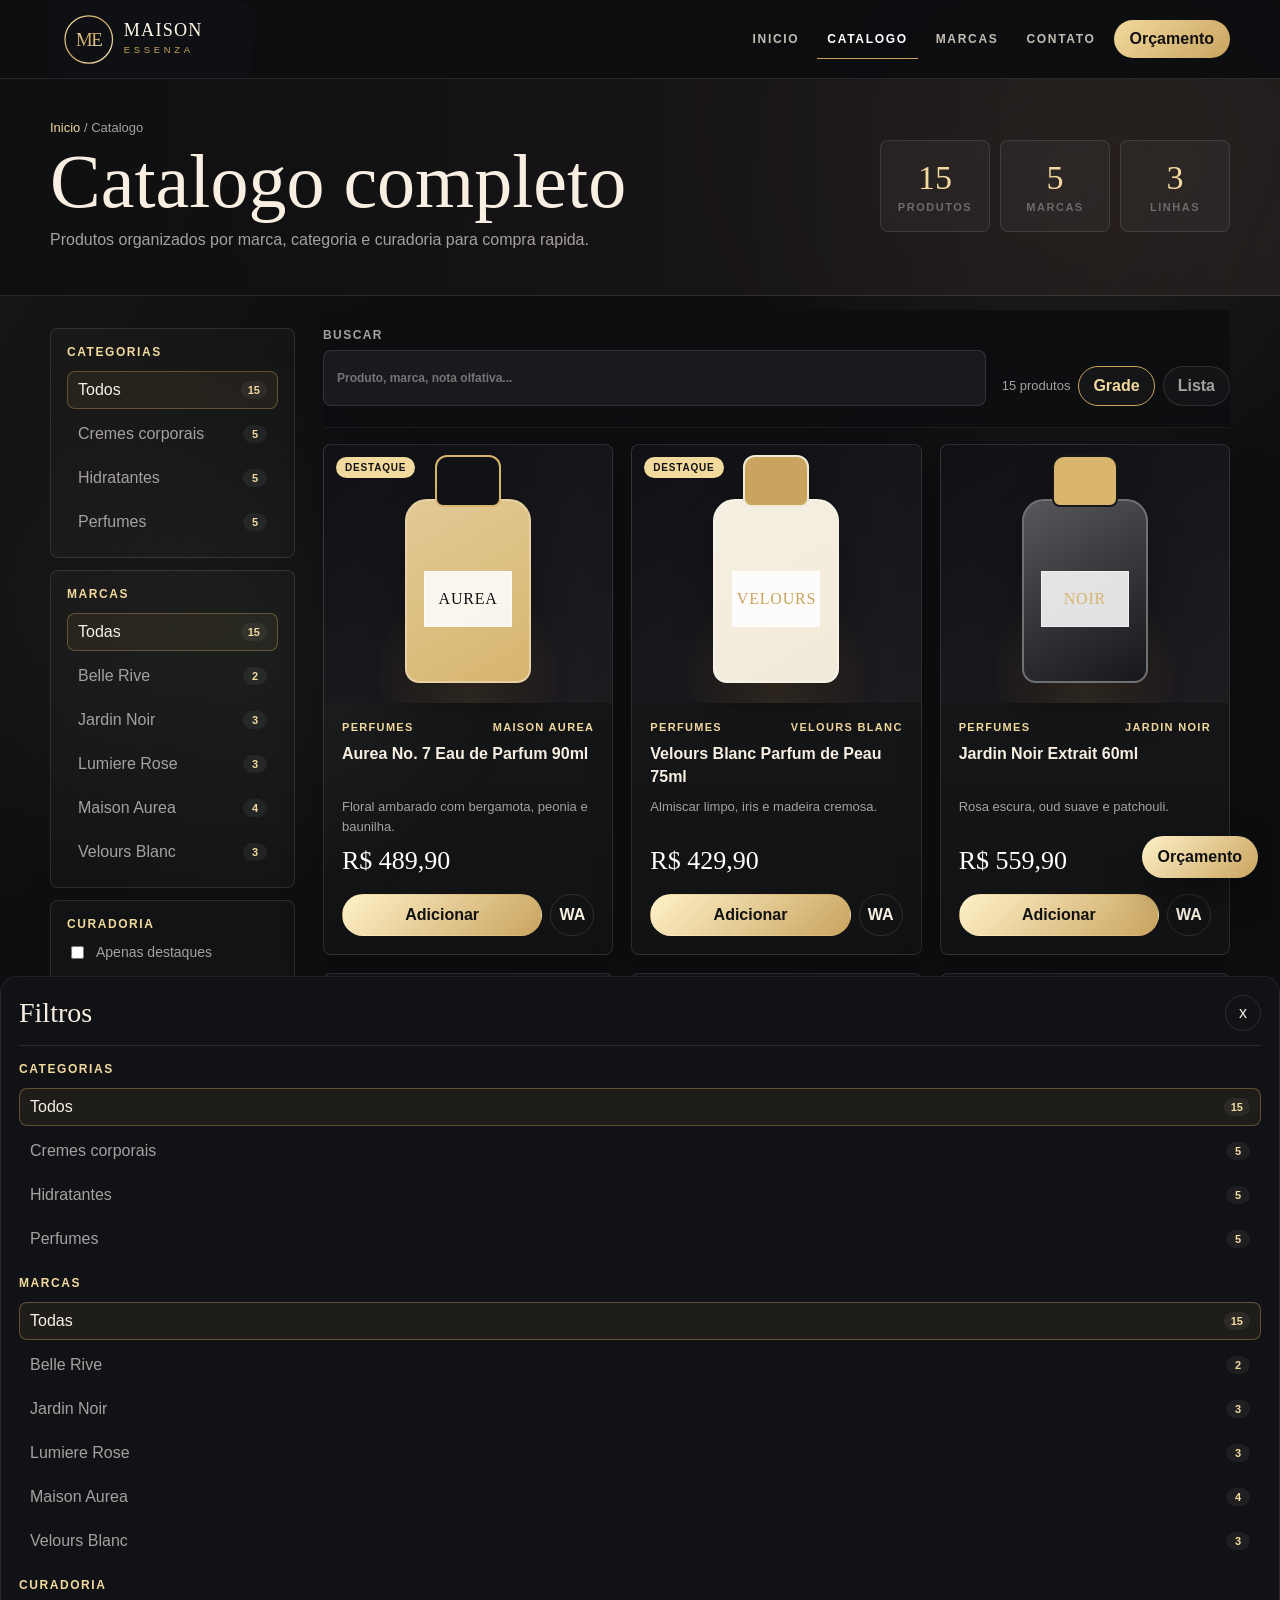
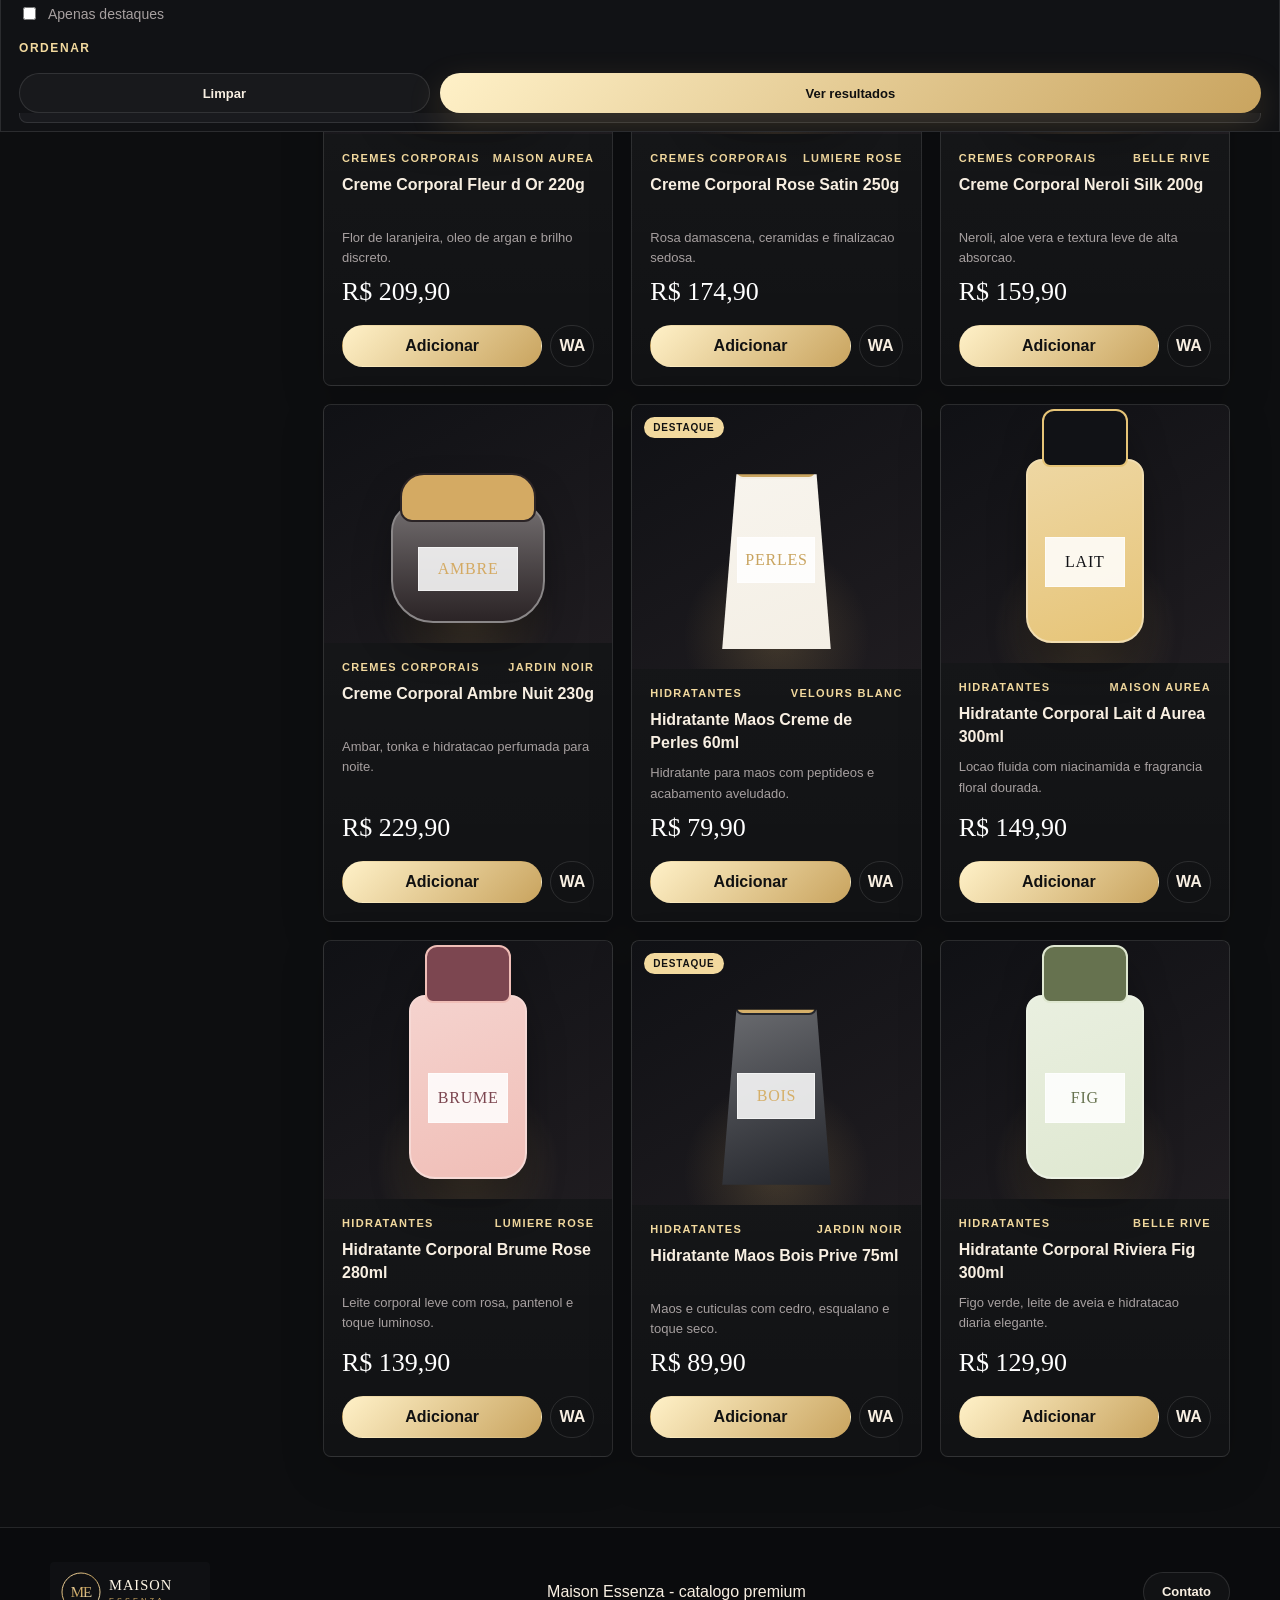
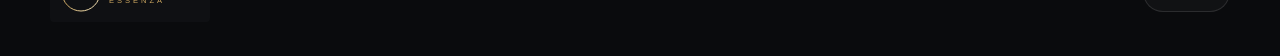
==== catalogo.html @ d81d4e63 "update" ====
<!DOCTYPE html>
<html lang="pt-BR">
<head>
  <meta charset="UTF-8">
  <meta name="viewport" content="width=device-width, initial-scale=1.0">
  <title>Catalogo - Maison Essenza</title>
  <meta name="description" content="Catalogo de perfumes, cremes corporais e hidratantes Maison Essenza.">
  <link rel="icon" href="assets/images/logo.svg" type="image/svg+xml">
  <link rel="stylesheet" href="css/style.css">
  <link rel="stylesheet" href="css/catalogo.css">
</head>
<body class="catalog-page">
  <nav class="navbar" id="mainNavbar">
    <div class="container nav-inner">
      <a class="brand" href="index.html" aria-label="Maison Essenza">
        <img src="assets/images/logo.svg" alt="Maison Essenza">
      </a>
      <button class="menu-toggle" id="menuToggle" type="button" aria-label="Abrir menu">Menu</button>
      <div class="nav-menu" id="navMenu">
        <a class="nav-link" href="index.html">Inicio</a>
        <a class="nav-link active" href="catalogo.html">Catalogo</a>
        <a class="nav-link" href="index.html#marcas">Marcas</a>
        <a class="nav-link" href="index.html#contato">Contato</a>
        <button class="cart-button" type="button" data-open-cart>
          Orçamento <span class="cart-count" id="cartCount">0</span>
        </button>
      </div>
    </div>
  </nav>

  <header class="cat-header">
    <div class="container cat-header-grid">
      <div>
        <p class="breadcrumb"><a href="index.html">Inicio</a> / Catalogo</p>
        <h1>Catalogo completo</h1>
        <p>Produtos organizados por marca, categoria e curadoria para compra rapida.</p>
      </div>
      <div class="cat-stats">
        <div><strong id="totalProducts">15</strong><span>produtos</span></div>
        <div><strong id="totalBrands">5</strong><span>marcas</span></div>
        <div><strong>3</strong><span>linhas</span></div>
      </div>
    </div>
  </header>

  <div class="mobile-filter-bar">
    <label class="search-field">
      <span>Buscar</span>
      <input id="mobileSearchInput" type="search" placeholder="Produto, marca...">
    </label>
    <button class="filter-button" type="button" id="btnFiltros">Filtros <b id="filterBadge"></b></button>
  </div>

  <div class="drawer-overlay" id="drawerOverlay"></div>
  <aside class="filter-drawer" id="filterDrawer" aria-label="Filtros">
    <div class="drawer-head">
      <h2>Filtros</h2>
      <button type="button" id="drawerClose" aria-label="Fechar">x</button>
    </div>
    <div class="drawer-section">
      <h3>Categorias</h3>
      <div id="drawerCats" class="filter-stack"></div>
    </div>
    <div class="drawer-section">
      <h3>Marcas</h3>
      <div id="drawerBrands" class="filter-stack"></div>
    </div>
    <div class="drawer-section">
      <h3>Curadoria</h3>
      <label class="switch-line"><input type="checkbox" id="drawerDestaque"> Apenas destaques</label>
    </div>
    <div class="drawer-section">
      <h3>Ordenar</h3>
      <select id="drawerSort">
        <option value="default">Padrao</option>
        <option value="name-az">Nome A-Z</option>
        <option value="price-asc">Menor preco</option>
        <option value="price-desc">Maior preco</option>
      </select>
    </div>
    <div class="drawer-actions">
      <button type="button" class="btn-secondary compact" id="drawerClear">Limpar</button>
      <button type="button" class="btn-primary compact" id="drawerApply">Ver resultados</button>
    </div>
  </aside>

  <main class="cat-main">
    <div class="container cat-layout">
      <aside class="cat-sidebar">
        <div class="filter-card">
          <h2>Categorias</h2>
          <div id="sidebarCats" class="filter-stack"></div>
        </div>
        <div class="filter-card">
          <h2>Marcas</h2>
          <div id="sidebarBrands" class="filter-stack"></div>
        </div>
        <div class="filter-card">
          <h2>Curadoria</h2>
          <label class="switch-line"><input type="checkbox" id="destaqueFilter"> Apenas destaques</label>
        </div>
        <div class="filter-card">
          <h2>Ordenar</h2>
          <select id="sortSelect">
            <option value="default">Padrao</option>
            <option value="name-az">Nome A-Z</option>
            <option value="price-asc">Menor preco</option>
            <option value="price-desc">Maior preco</option>
          </select>
        </div>
      </aside>

      <section class="cat-products">
        <div class="cat-toolbar">
          <label class="search-field">
            <span>Buscar</span>
            <input id="searchInput" type="search" placeholder="Produto, marca, nota olfativa...">
          </label>
          <div class="toolbar-actions">
            <span id="resultsInfo"></span>
            <button class="view-btn active" id="viewGrid" type="button" aria-label="Visualizar em grade">Grade</button>
            <button class="view-btn" id="viewList" type="button" aria-label="Visualizar em lista">Lista</button>
          </div>
        </div>
        <div class="active-filters" id="activeFilters"></div>
        <div class="products-grid" id="productsGrid"></div>
        <div class="no-results" id="noResults">
          <h2>Nenhum produto encontrado</h2>
          <p>Ajuste os filtros para ver outras opcoes.</p>
          <button class="btn-secondary compact" type="button" id="clearAllBtn">Limpar filtros</button>
        </div>
      </section>
    </div>
  </main>

  <footer class="footer mini-footer">
    <div class="container footer-inner">
      <img src="assets/images/logo.svg" alt="Maison Essenza">
      <span>Maison Essenza - catalogo premium</span>
      <a class="btn-secondary compact" href="index.html#contato">Contato</a>
    </div>
  </footer>

  <button class="fab-cart" type="button" data-open-cart aria-label="Abrir orçamento">
    <span>Orçamento</span><b id="fabCartCount">0</b>
  </button>

  <dialog class="cart-modal" id="cartModal">
    <div class="modal-head">
      <h2>Meu orçamento</h2>
      <button type="button" data-close-cart aria-label="Fechar">x</button>
    </div>
    <div class="customer-form">
      <label>Seu nome<input id="customerName" type="text" placeholder="Nome completo"></label>
      <label>Observacoes<textarea id="customerObs" rows="2" placeholder="Preferencias, presente, duvidas..."></textarea></label>
    </div>
    <div id="cartItemsList" class="cart-items"></div>
    <div class="modal-foot">
      <button class="btn-secondary compact" type="button" id="clearCartBtn">Limpar</button>
      <div class="budget-total" id="budgetTotal">Total: <span>R$ 0,00</span></div>
    </div>
    <button class="btn-primary full" type="button" id="sendWaBtn">Enviar pelo WhatsApp</button>
  </dialog>

  <div id="toastContainer" class="toast-container"></div>

  <script src="js/config.js"></script>
  <script src="js/data.js"></script>
  <script src="js/catalogo.js"></script>
</body>
</html>
---- css/style.css ----
:root {
  --bg: #0d0e10;
  --panel: #15161a;
  --surface: #1d1b1f;
  --soft: #f8efe2;
  --muted: #a7a0a0;
  --dim: #6f6969;
  --gold: #c9a45f;
  --gold-soft: #f2d99e;
  --rose: #d9a69f;
  --sage: #9ead88;
  --wine: #6f4148;
  --border: rgba(255,255,255,.11);
  --shadow: 0 22px 70px rgba(0,0,0,.38);
  --radius: 8px;
  --font-serif: Georgia, 'Times New Roman', serif;
  --font-sans: Arial, Helvetica, sans-serif;
}

* { box-sizing: border-box; }
html { scroll-behavior: smooth; scroll-padding-top: 88px; }
body {
  margin: 0;
  font-family: var(--font-sans);
  color: var(--soft);
  background: var(--bg);
  overflow-x: hidden;
}
body::before {
  content: "";
  position: fixed;
  inset: 0;
  pointer-events: none;
  background:
    linear-gradient(120deg, rgba(201,164,95,.07), transparent 34%),
    radial-gradient(circle at 84% 22%, rgba(217,166,159,.09), transparent 28%),
    radial-gradient(circle at 18% 72%, rgba(158,173,136,.07), transparent 24%);
  z-index: -1;
}
a { color: inherit; text-decoration: none; }
img { max-width: 100%; display: block; }
button, input, textarea, select { font: inherit; }
.container { width: min(1180px, calc(100% - 36px)); margin: 0 auto; }

.navbar {
  position: fixed;
  inset: 0 0 auto 0;
  z-index: 40;
  background: rgba(13,14,16,.84);
  border-bottom: 1px solid var(--border);
  backdrop-filter: blur(18px);
}
.navbar.scrolled { background: rgba(13,14,16,.97); box-shadow: 0 12px 50px rgba(0,0,0,.26); }
.nav-inner { min-height: 78px; display: flex; align-items: center; justify-content: space-between; gap: 20px; }
.brand img { width: 200px; height: 75px; object-fit: contain; }
.nav-menu { display: flex; align-items: center; gap: 8px; }
.nav-link {
  color: rgba(248,239,226,.78);
  font-size: 12px;
  font-weight: 700;
  letter-spacing: .14em;
  text-transform: uppercase;
  padding: 12px 10px;
  border-bottom: 1px solid transparent;
}
.nav-link:hover, .nav-link.active { color: #fff; border-color: var(--gold); }
.menu-toggle { display: none; }
.cart-button, .btn-primary, .btn-secondary, .view-btn, .filter-button {
  border: 0;
  cursor: pointer;
  border-radius: 999px;
  font-weight: 700;
}
.cart-button {
  display: inline-flex;
  align-items: center;
  gap: 9px;
  padding: 10px 16px;
  color: #111;
  background: linear-gradient(135deg, var(--gold-soft), var(--gold));
}
.cart-count, .fab-cart b {
  min-width: 22px;
  height: 22px;
  display: inline-flex;
  align-items: center;
  justify-content: center;
  border-radius: 999px;
  background: #111;
  color: var(--gold-soft);
  font-size: 12px;
}

.hero-section {
  position: relative;
  min-height: 94vh;
  padding: 130px 0 64px;
  display: flex;
  align-items: center;
  overflow: hidden;
}
.hero-backdrop {
  position: absolute;
  inset: 0;
  background:
    linear-gradient(90deg, rgba(13,14,16,.92), rgba(13,14,16,.5), rgba(13,14,16,.88)),
    radial-gradient(circle at 65% 45%, rgba(201,164,95,.18), transparent 38%);
}
.hero-backdrop::before,
.hero-backdrop::after {
  content: "";
  position: absolute;
  left: -10%;
  right: -10%;
  height: 46%;
  pointer-events: none;
  opacity: .28;
  background-repeat: repeat-x;
  background-size: 760px 180px;
  mask-image: linear-gradient(90deg, transparent, #000 18%, #000 82%, transparent);
}
.hero-backdrop::before {
  top: 20%;
  background-image:
    radial-gradient(70% 105% at 50% 100%, transparent 63%, rgba(248,239,226,.12) 64%, transparent 65%);
  animation: softWave 26s linear infinite;
}
.hero-backdrop::after {
  top: 35%;
  opacity: .2;
  background-image:
    radial-gradient(72% 110% at 50% 0%, transparent 63%, rgba(201,164,95,.14) 64%, transparent 65%);
  animation: softWaveReverse 34s linear infinite;
}
@keyframes softWave {
  from { transform: translateX(0); }
  to { transform: translateX(-380px); }
}
@keyframes softWaveReverse {
  from { transform: translateX(-380px); }
  to { transform: translateX(0); }
}
.hero-grid {
  position: relative;
  display: grid;
  grid-template-columns: .92fr 1.08fr;
  gap: 54px;
  align-items: center;
}
.eyebrow, .section-kicker {
  margin: 0 0 14px;
  color: var(--gold-soft);
  font-size: 12px;
  font-weight: 700;
  letter-spacing: .16em;
  text-transform: uppercase;
}
h1, h2, h3 { font-family: var(--font-serif); font-weight: 400; }
.hero-copy h1 {
  margin: 0;
  font-size: clamp(52px, 9vw, 112px);
  line-height: .9;
  letter-spacing: 0;
}
.hero-sub {
  max-width: 560px;
  color: var(--muted);
  font-size: 18px;
  line-height: 1.8;
}
.hero-actions { display: flex; gap: 12px; flex-wrap: wrap; margin-top: 28px; }
.btn-primary {
  display: inline-flex;
  justify-content: center;
  align-items: center;
  min-height: 48px;
  padding: 0 24px;
  color: #101010;
  background: linear-gradient(135deg, #fff1c8, var(--gold));
  box-shadow: 0 12px 34px rgba(201,164,95,.2);
}
.btn-primary:hover { transform: translateY(-2px); box-shadow: 0 18px 44px rgba(201,164,95,.28); }
.btn-secondary {
  display: inline-flex;
  justify-content: center;
  align-items: center;
  min-height: 48px;
  padding: 0 22px;
  color: var(--soft);
  border: 1px solid var(--border);
  background: rgba(255,255,255,.03);
}
.btn-secondary:hover { border-color: var(--gold); color: var(--gold-soft); }
.compact { min-height: 40px; padding: 0 18px; font-size: 13px; }
.full { width: 100%; }
.hero-stats {
  display: grid;
  grid-template-columns: repeat(3, minmax(0, 1fr));
  gap: 18px;
  max-width: 470px;
  margin-top: 44px;
  padding-top: 24px;
  border-top: 1px solid var(--border);
}
.hero-stats div, .cat-stats div {
  display: grid;
  gap: 4px;
}
.hero-stats strong, .cat-stats strong {
  font-family: var(--font-serif);
  color: var(--gold-soft);
  font-size: 34px;
  font-weight: 400;
}
.hero-stats span, .cat-stats span {
  color: var(--dim);
  font-size: 11px;
  font-weight: 700;
  letter-spacing: .14em;
  text-transform: uppercase;
}
.hero-media {
  position: relative;
  border: 1px solid rgba(201,164,95,.22);
  border-radius: var(--radius);
  overflow: hidden;
  box-shadow: var(--shadow);
}
.hero-media img { width: 100%; aspect-ratio: 1.42; object-fit: cover; }

section { padding: 86px 0; }
.split-section {
  display: grid;
  grid-template-columns: .8fr 1.2fr;
  gap: 42px;
  align-items: center;
}
.split-section h2, .section-head h2, .ritual-grid h2, .contact-grid h2 {
  margin: 0 0 18px;
  font-size: clamp(34px, 5vw, 58px);
  line-height: 1;
}
.split-section p, .ritual-grid p, .contact-grid p { color: var(--muted); line-height: 1.8; }
.category-panel {
  display: grid;
  grid-template-columns: repeat(3, 1fr);
  gap: 12px;
}
.category-tile {
  min-height: 230px;
  display: flex;
  flex-direction: column;
  justify-content: space-between;
  padding: 24px;
  border: 1px solid var(--border);
  background: linear-gradient(180deg, rgba(255,255,255,.05), rgba(255,255,255,.015));
  border-radius: var(--radius);
}
.category-tile:hover { border-color: rgba(201,164,95,.55); transform: translateY(-4px); }
.category-tile span { color: var(--gold); font-size: 12px; font-weight: 800; }
.category-tile strong { font-family: var(--font-serif); font-size: 25px; font-weight: 400; }
.category-tile small { color: var(--muted); line-height: 1.5; }

.featured-section, .contact-section { background: rgba(255,255,255,.025); }
.section-head {
  display: flex;
  justify-content: space-between;
  align-items: end;
  gap: 18px;
  margin-bottom: 28px;
}
.section-head a { color: var(--gold-soft); font-size: 13px; font-weight: 700; text-transform: uppercase; letter-spacing: .12em; }
.products-grid {
  display: grid;
  grid-template-columns: repeat(auto-fill, minmax(230px, 1fr));
  gap: 18px;
}
.product-card {
  display: flex;
  flex-direction: column;
  min-height: 100%;
  overflow: hidden;
  position: relative;
  border: 1px solid var(--border);
  border-radius: var(--radius);
  background: linear-gradient(180deg, rgba(255,255,255,.052), rgba(255,255,255,.018));
  box-shadow: 0 14px 44px rgba(0,0,0,.18);
}
.product-card:hover { border-color: rgba(201,164,95,.55); transform: translateY(-5px); }
.product-badges {
  position: absolute;
  top: 12px;
  left: 12px;
  right: 12px;
  z-index: 2;
  display: flex;
  flex-wrap: wrap;
  gap: 6px;
}
.product-badges span {
  padding: 5px 9px;
  border-radius: 999px;
  color: #121212;
  background: var(--gold-soft);
  font-size: 10px;
  font-weight: 800;
  letter-spacing: .08em;
  text-transform: uppercase;
}
.product-art-wrap {
  min-height: 238px;
  display: grid;
  place-items: end center;
  padding: 54px 18px 20px;
  background:
    radial-gradient(circle at 50% 88%, rgba(201,164,95,.22), transparent 34%),
    linear-gradient(150deg, #101115, #1f1c20);
}
.product-art {
  --product: var(--gold);
  --accent: #111;
  width: 138px;
  height: 172px;
  position: relative;
  filter: drop-shadow(0 22px 18px rgba(0,0,0,.32));
}
.product-art::before, .product-art::after { content: ""; position: absolute; left: 50%; transform: translateX(-50%); }
.product-art::before { background: var(--accent); border: 2px solid var(--product); }
.product-art::after {
  display: grid;
  place-items: center;
  color: var(--accent);
  background: rgba(255,255,255,.86);
  border: 1px solid rgba(255,255,255,.48);
  font-family: var(--font-serif);
  font-size: 16px;
  letter-spacing: .05em;
  text-align: center;
}
.product-art[data-type="perfume"] {
  width: 126px;
  height: 184px;
  border-radius: 22px 22px 14px 14px;
  background: linear-gradient(150deg, color-mix(in srgb, var(--product), white 28%), var(--product));
  border: 2px solid color-mix(in srgb, var(--product), white 38%);
}
.product-art[data-type="perfume"]::before { top: -46px; width: 62px; height: 48px; border-radius: 12px 12px 8px 8px; }
.product-art[data-type="perfume"]::after { content: attr(data-label); top: 70px; width: 86px; height: 54px; }
.product-art[data-type="pote"] {
  width: 154px;
  height: 120px;
  border-radius: 28px 28px 42px 42px;
  background: linear-gradient(180deg, color-mix(in srgb, var(--product), white 34%), var(--product));
  border: 2px solid color-mix(in srgb, var(--product), white 45%);
}
.product-art[data-type="pote"]::before { top: -32px; width: 132px; height: 45px; border-radius: 24px 24px 12px 12px; }
.product-art[data-type="pote"]::after { content: attr(data-label); top: 42px; width: 98px; height: 42px; }
.product-art[data-type="tubo"] {
  width: 118px;
  height: 190px;
  clip-path: polygon(16% 8%, 84% 8%, 96% 100%, 4% 100%);
  background: linear-gradient(160deg, color-mix(in srgb, var(--product), white 35%), var(--product));
  border: 0;
}
.product-art[data-type="tubo"]::before { top: -18px; width: 78px; height: 34px; border-radius: 16px 16px 8px 8px; }
.product-art[data-type="tubo"]::after { content: attr(data-label); top: 78px; width: 76px; height: 44px; }
.product-art[data-type="pump"] {
  width: 118px;
  height: 184px;
  border-radius: 16px 16px 26px 26px;
  background: linear-gradient(160deg, color-mix(in srgb, var(--product), white 32%), var(--product));
  border: 2px solid color-mix(in srgb, var(--product), white 42%);
}
.product-art[data-type="pump"]::before { top: -52px; width: 82px; height: 54px; border-radius: 12px 12px 8px 8px; }
.product-art[data-type="pump"]::after { content: attr(data-label); top: 76px; width: 78px; height: 48px; }
.product-body {
  display: flex;
  flex-direction: column;
  gap: 9px;
  padding: 18px;
  flex: 1;
}
.product-meta {
  display: flex;
  justify-content: space-between;
  gap: 10px;
  color: var(--gold-soft);
  font-size: 11px;
  font-weight: 800;
  letter-spacing: .12em;
  text-transform: uppercase;
}
.product-name { min-height: 46px; font-size: 16px; font-weight: 700; line-height: 1.45; }
.product-note { color: var(--muted); font-size: 13px; line-height: 1.55; flex: 1; }
.product-price {
  font-family: var(--font-serif);
  color: #fff;
  font-size: 26px;
}
.product-actions {
  display: grid;
  grid-template-columns: 1fr 44px;
  gap: 8px;
  padding: 0 18px 18px;
}
.btn-add-cart, .btn-wa-quick {
  min-height: 42px;
  border-radius: 999px;
  border: 1px solid transparent;
  cursor: pointer;
  font-weight: 800;
}
.btn-add-cart { color: #111; background: linear-gradient(135deg, #fff1c8, var(--gold)); }
.btn-wa-quick { color: var(--soft); background: transparent; border-color: var(--border); }
.btn-wa-quick:hover { border-color: var(--sage); color: var(--sage); }

.brands-grid {
  display: grid;
  grid-template-columns: repeat(5, 1fr);
  gap: 12px;
}
.brands-grid article {
  min-height: 190px;
  padding: 22px;
  border: 1px solid var(--border);
  border-radius: var(--radius);
  background: #131417;
}
.brands-grid span {
  width: 44px;
  height: 44px;
  display: grid;
  place-items: center;
  border-radius: 50%;
  border: 1px solid var(--gold);
  color: var(--gold-soft);
  font-family: var(--font-serif);
}
.brands-grid h3 { margin: 22px 0 10px; font-size: 24px; }
.brands-grid p { margin: 0; color: var(--muted); line-height: 1.55; font-size: 14px; }

.ritual-grid {
  display: grid;
  grid-template-columns: .85fr 1.15fr;
  gap: 48px;
  align-items: center;
}
.ritual-image {
  min-height: 420px;
  position: relative;
  border: 1px solid var(--border);
  border-radius: var(--radius);
  overflow: hidden;
  background: linear-gradient(150deg, #15161a, #2b2022);
}
.shelf {
  position: absolute;
  bottom: 76px;
  width: 86px;
  background: var(--gold);
  box-shadow: var(--shadow);
}
.shelf-one { left: 15%; height: 210px; border-radius: 18px 18px 10px 10px; background: #17181c; border: 2px solid var(--gold); }
.shelf-two { left: 40%; height: 270px; border-radius: 22px 22px 10px 10px; background: #e7cfc8; }
.shelf-three { right: 16%; height: 170px; border-radius: 30px 30px 20px 20px; background: #f6ecd8; }
.ritual-image::after {
  content: "";
  position: absolute;
  left: 9%;
  right: 9%;
  bottom: 66px;
  height: 10px;
  border-radius: 999px;
  background: linear-gradient(90deg, transparent, var(--gold-soft), transparent);
}
.ritual-list { display: flex; flex-wrap: wrap; gap: 10px; margin-top: 24px; }
.ritual-list span {
  padding: 10px 14px;
  border: 1px solid var(--border);
  border-radius: 999px;
  color: var(--gold-soft);
  font-size: 13px;
}

.contact-grid {
  display: grid;
  grid-template-columns: .9fr 1.1fr;
  gap: 38px;
  align-items: center;
}
.contact-card {
  display: grid;
  gap: 14px;
  padding: 28px;
  border: 1px solid var(--border);
  border-radius: var(--radius);
  background: var(--panel);
}
.contact-card p { margin: 0; display: grid; gap: 6px; }
.contact-card strong { color: var(--gold-soft); font-size: 12px; text-transform: uppercase; letter-spacing: .13em; }
.contact-card a, .contact-card span { color: var(--soft); line-height: 1.5; }

.footer {
  padding: 34px 0;
  border-top: 1px solid var(--border);
  background: #0a0b0d;
}
.footer-inner { display: flex; align-items: center; justify-content: space-between; gap: 18px; }
.footer img { width: 160px; }
.footer-inner div { display: grid; gap: 5px; color: var(--muted); }
.footer-inner strong { color: var(--soft); }

.fab-cart {
  position: fixed;
  right: 22px;
  bottom: 22px;
  z-index: 35;
  display: inline-flex;
  align-items: center;
  gap: 9px;
  padding: 12px 16px;
  border: 0;
  border-radius: 999px;
  color: #101010;
  background: linear-gradient(135deg, #fff1c8, var(--gold));
  box-shadow: 0 14px 36px rgba(0,0,0,.34);
  cursor: pointer;
  font-weight: 800;
}
.cart-modal {
  width: min(720px, calc(100% - 28px));
  border: 1px solid var(--border);
  border-radius: var(--radius);
  color: var(--soft);
  background: #111215;
  box-shadow: var(--shadow);
  padding: 0;
}
.cart-modal::backdrop { background: rgba(0,0,0,.72); backdrop-filter: blur(4px); }
.modal-head, .modal-foot {
  display: flex;
  justify-content: space-between;
  gap: 16px;
  align-items: center;
  padding: 20px;
  border-bottom: 1px solid var(--border);
}
.modal-foot { border-top: 1px solid var(--border); border-bottom: 0; }
.modal-head h2 { margin: 0; font-size: 30px; }
.modal-head button {
  width: 36px;
  height: 36px;
  border-radius: 50%;
  border: 1px solid var(--border);
  color: var(--soft);
  background: transparent;
  cursor: pointer;
}
.customer-form {
  display: grid;
  grid-template-columns: repeat(2, minmax(0, 1fr));
  gap: 12px;
  padding: 20px;
}
.customer-form label { display: grid; gap: 8px; color: var(--muted); font-size: 13px; font-weight: 700; }
.customer-form input, .customer-form textarea, select, .search-field input {
  width: 100%;
  min-height: 56px;
  border: 1px solid var(--border);
  border-radius: var(--radius);
  color: var(--soft);
  background: #191a1e;
  padding: 12px 13px;
  outline: none;
}
.customer-form textarea {
  height: 56px;
  resize: vertical;
}
.customer-form input:focus, .customer-form textarea:focus, select:focus, .search-field input:focus { border-color: var(--gold); }
.cart-items { display: grid; gap: 1px; padding: 0 20px 10px; max-height: 340px; overflow: auto; }
.empty-cart { color: var(--muted); text-align: center; padding: 38px 0; }
.cart-item {
  display: grid;
  grid-template-columns: 68px 1fr auto auto;
  gap: 12px;
  align-items: center;
  padding: 14px 0;
  border-bottom: 1px solid var(--border);
}
.cart-thumb {
  width: 64px;
  height: 64px;
  display: grid;
  place-items: center;
  border-radius: var(--radius);
  background: #191a1e;
  border: 1px solid rgba(255,255,255,.08);
  overflow: hidden;
}
.cart-image-placeholder {
  width: 46px;
  height: 46px;
  border-radius: 6px;
  background:
    linear-gradient(135deg, rgba(255,255,255,.06), rgba(255,255,255,.015));
  border: 1px solid rgba(255,255,255,.08);
}
.cart-name { display: grid; gap: 4px; font-weight: 700; }
.cart-name small { color: var(--muted); font-weight: 400; }
.qty-control { display: flex; align-items: center; gap: 7px; }
.qty-control button, .remove-cart {
  width: 30px;
  height: 30px;
  border: 1px solid var(--border);
  border-radius: 50%;
  color: var(--soft);
  background: transparent;
  cursor: pointer;
}
.cart-price, .budget-total span { color: var(--gold-soft); font-weight: 800; }
.cart-modal > .btn-primary { margin: 0 20px 20px; width: calc(100% - 40px); }
.toast-container {
  position: fixed;
  top: 96px;
  right: 22px;
  z-index: 60;
  display: grid;
  gap: 10px;
}
.toast {
  padding: 12px 15px;
  border: 1px solid rgba(201,164,95,.38);
  border-radius: var(--radius);
  color: var(--soft);
  background: #17181c;
  box-shadow: var(--shadow);
}

@media (max-width: 980px) {
  .menu-toggle {
    display: inline-flex;
    align-items: center;
    justify-content: center;
    min-height: 40px;
    padding: 0 14px;
    border: 1px solid var(--border);
    border-radius: 999px;
    color: var(--soft);
    background: transparent;
  }
  .nav-menu {
    position: absolute;
    left: 18px;
    right: 18px;
    top: 86px;
    display: none;
    flex-direction: column;
    align-items: stretch;
    padding: 16px;
    border: 1px solid var(--border);
    border-radius: var(--radius);
    background: #111215;
  }
  .nav-menu.open { display: flex; }
  .hero-grid, .split-section, .ritual-grid, .contact-grid { grid-template-columns: 1fr; }
  .hero-section { padding-top: 110px; }
  .hero-media { order: -1; }
  .category-panel, .brands-grid { grid-template-columns: repeat(2, 1fr); }
  .brands-grid article:last-child { grid-column: span 2; }
}

@media (max-width: 620px) {
  .container { width: min(100% - 24px, 1180px); }
  .brand img { width: 168px; }
  .hero-copy h1 { font-size: 52px; }
  .hero-sub { font-size: 16px; }
  .hero-stats, .category-panel, .brands-grid, .customer-form, .cart-item { grid-template-columns: 1fr; }
  .category-tile { min-height: 160px; }
  .products-grid { grid-template-columns: 1fr; }
  .section-head { align-items: start; flex-direction: column; }
  .footer-inner { align-items: start; flex-direction: column; }
  .fab-cart span { display: none; }
  .cart-item { position: relative; }
  .remove-cart { position: absolute; right: 0; top: 14px; }
}
---- css/catalogo.css ----
.catalog-page { padding-top: 78px; }

.cat-header {
  padding: 42px 0;
  border-bottom: 1px solid var(--border);
  background:
    linear-gradient(90deg, rgba(13,14,16,.86), rgba(38,31,32,.74)),
    radial-gradient(circle at 82% 20%, rgba(201,164,95,.14), transparent 36%);
}
.cat-header-grid {
  display: grid;
  grid-template-columns: 1fr auto;
  gap: 32px;
  align-items: center;
}
.breadcrumb { margin: 0 0 10px; color: var(--muted); font-size: 13px; }
.breadcrumb a { color: var(--gold-soft); }
.cat-header h1 {
  margin: 0 0 10px;
  font-size: clamp(38px, 6vw, 76px);
  line-height: .95;
}
.cat-header p:not(.breadcrumb) { margin: 0; color: var(--muted); line-height: 1.6; }
.cat-stats {
  display: grid;
  grid-template-columns: repeat(3, 110px);
  gap: 10px;
  text-align: center;
}
.cat-stats div {
  padding: 18px 10px;
  border: 1px solid var(--border);
  border-radius: var(--radius);
  background: rgba(255,255,255,.035);
}

.mobile-filter-bar {
  display: none;
  position: sticky;
  top: 78px;
  z-index: 28;
  gap: 10px;
  padding: 12px;
  border-bottom: 1px solid var(--border);
  background: rgba(13,14,16,.96);
}
.filter-button {
  min-width: 104px;
  color: #111;
  background: linear-gradient(135deg, #fff1c8, var(--gold));
}
.filter-button b {
  margin-left: 5px;
  color: #111;
}

.cat-main { padding: 32px 0 70px; }
.cat-layout {
  display: grid;
  grid-template-columns: 245px 1fr;
  gap: 28px;
  align-items: start;
}
.cat-products {
  padding: 0;
}
.cat-sidebar {
  position: sticky;
  top: 100px;
  z-index: 30;
  display: grid;
  gap: 12px;
}
.filter-card {
  padding: 16px;
  border: 1px solid var(--border);
  border-radius: var(--radius);
  background: rgba(255,255,255,.025);
}
.filter-card h2, .drawer-section h3 {
  margin: 0 0 12px;
  color: var(--gold-soft);
  font-family: var(--font-sans);
  font-size: 12px;
  font-weight: 800;
  letter-spacing: .13em;
  text-transform: uppercase;
}
.filter-stack {
  display: grid;
  gap: 6px;
}
.filter-item {
  display: flex;
  justify-content: space-between;
  gap: 12px;
  align-items: center;
  padding: 9px 10px;
  border: 1px solid transparent;
  border-radius: var(--radius);
  color: var(--muted);
  background: transparent;
  cursor: pointer;
  text-align: left;
}
.filter-item:hover, .filter-item.active {
  color: var(--soft);
  border-color: rgba(201,164,95,.38);
  background: rgba(201,164,95,.08);
}
.filter-item b {
  min-width: 24px;
  padding: 3px 7px;
  border-radius: 999px;
  color: var(--gold-soft);
  background: rgba(255,255,255,.06);
  font-size: 11px;
  text-align: center;
}
.switch-line {
  display: flex;
  align-items: center;
  gap: 9px;
  margin: 9px 0;
  color: var(--muted);
  font-size: 14px;
  cursor: pointer;
}
.switch-line input { accent-color: var(--gold); }
.filter-card select, .filter-drawer select { height: 42px; }

.cat-toolbar {
  position: sticky;
  top: 90px;
  z-index: 18;
  display: grid;
  grid-template-columns: 1fr auto;
  gap: 16px;
  align-items: end;
  padding: 0 0 12px;
  margin-bottom: 10px;
  background: transparent;
  backdrop-filter: none;
  isolation: isolate;
}
.cat-toolbar::before {
  content: "";
  position: absolute;
  inset: -18px 0 -10px;
  z-index: -1;
  pointer-events: none;
  background:
    linear-gradient(180deg, rgba(13,14,16,.98), rgba(13,14,16,.94));
  border-bottom: 1px solid rgba(255,255,255,.06);
  box-shadow:
    -100vw 0 0 rgba(13,14,16,.96),
    100vw 0 0 rgba(13,14,16,.96);
}
.search-field {
  display: grid;
  gap: 8px;
  color: var(--muted);
  font-size: 12px;
  font-weight: 800;
  letter-spacing: .12em;
  text-transform: uppercase;
}
.toolbar-actions {
  display: flex;
  align-items: center;
  gap: 8px;
}
#resultsInfo { color: var(--muted); font-size: 13px; white-space: nowrap; }
.view-btn {
  min-height: 40px;
  padding: 0 14px;
  color: var(--muted);
  border: 1px solid var(--border);
  background: rgba(255,255,255,.03);
}
.view-btn.active, .view-btn:hover { color: var(--gold-soft); border-color: var(--gold); }
.active-filters {
  display: flex;
  flex-wrap: wrap;
  gap: 8px;
  min-height: 0;
  margin-bottom: 16px;
}
.filter-chip {
  display: inline-flex;
  align-items: center;
  gap: 8px;
  padding: 8px 11px;
  border: 1px solid rgba(201,164,95,.38);
  border-radius: 999px;
  color: var(--gold-soft);
  background: rgba(201,164,95,.08);
  font-size: 12px;
  font-weight: 800;
}
.filter-chip button {
  border: 0;
  color: inherit;
  background: transparent;
  cursor: pointer;
}
.no-results {
  display: none;
  padding: 72px 18px;
  text-align: center;
  border: 1px solid var(--border);
  border-radius: var(--radius);
  background: rgba(255,255,255,.025);
}
.no-results h2 { margin: 0 0 8px; font-size: 32px; }
.no-results p { color: var(--muted); }

.catalog-page.list-view .products-grid {
  grid-template-columns: 1fr;
}
.catalog-page.list-view .product-card {
  display: grid;
  grid-template-columns: 220px 1fr 190px;
  align-items: stretch;
}
.catalog-page.list-view .product-art-wrap {
  min-height: 100%;
}
.catalog-page.list-view .product-name {
  min-height: auto;
  font-size: 18px;
}
.catalog-page.list-view .product-actions {
  align-self: center;
  grid-template-columns: 1fr;
  padding: 18px;
}
.catalog-page.list-view .btn-wa-quick {
  width: 100%;
}

.drawer-overlay {
  display: none;
  position: fixed;
  inset: 0;
  z-index: 50;
  background: rgba(0,0,0,.68);
}
.drawer-overlay.open { display: block; }
.filter-drawer {
  position: fixed;
  left: 0;
  right: 0;
  bottom: 0;
  z-index: 55;
  max-height: 84vh;
  overflow: auto;
  padding: 18px;
  border: 1px solid var(--border);
  border-radius: 18px 18px 0 0;
  background: #111215;
  transform: translateY(110%);
  transition: transform .28s ease;
}
.filter-drawer.open { transform: translateY(0); }
.drawer-head {
  display: flex;
  align-items: center;
  justify-content: space-between;
  padding-bottom: 14px;
  border-bottom: 1px solid var(--border);
  margin-bottom: 16px;
}
.drawer-head h2 { margin: 0; font-size: 28px; }
.drawer-head button {
  width: 36px;
  height: 36px;
  border-radius: 50%;
  border: 1px solid var(--border);
  color: var(--soft);
  background: transparent;
}
.drawer-section { margin-bottom: 18px; }
.drawer-actions {
  position: sticky;
  bottom: 0;
  display: grid;
  grid-template-columns: 1fr 2fr;
  gap: 10px;
  padding-top: 12px;
  background: #111215;
}

@media (max-width: 980px) {
  .cat-header-grid, .cat-layout, .cat-toolbar { grid-template-columns: 1fr; }
  .cat-stats { grid-template-columns: repeat(3, 1fr); }
  .cat-sidebar, .cat-toolbar { display: none; }
  .mobile-filter-bar { display: grid; grid-template-columns: 1fr auto; align-items: end; }
  .cat-main { padding-top: 16px; }
}

@media (max-width: 620px) {
  .catalog-page { padding-top: 78px; }
  .cat-header { padding: 28px 0; }
  .cat-stats { grid-template-columns: 1fr; text-align: left; }
  .catalog-page.list-view .product-card { grid-template-columns: 1fr; }
  .mobile-filter-bar { grid-template-columns: 1fr; }
}
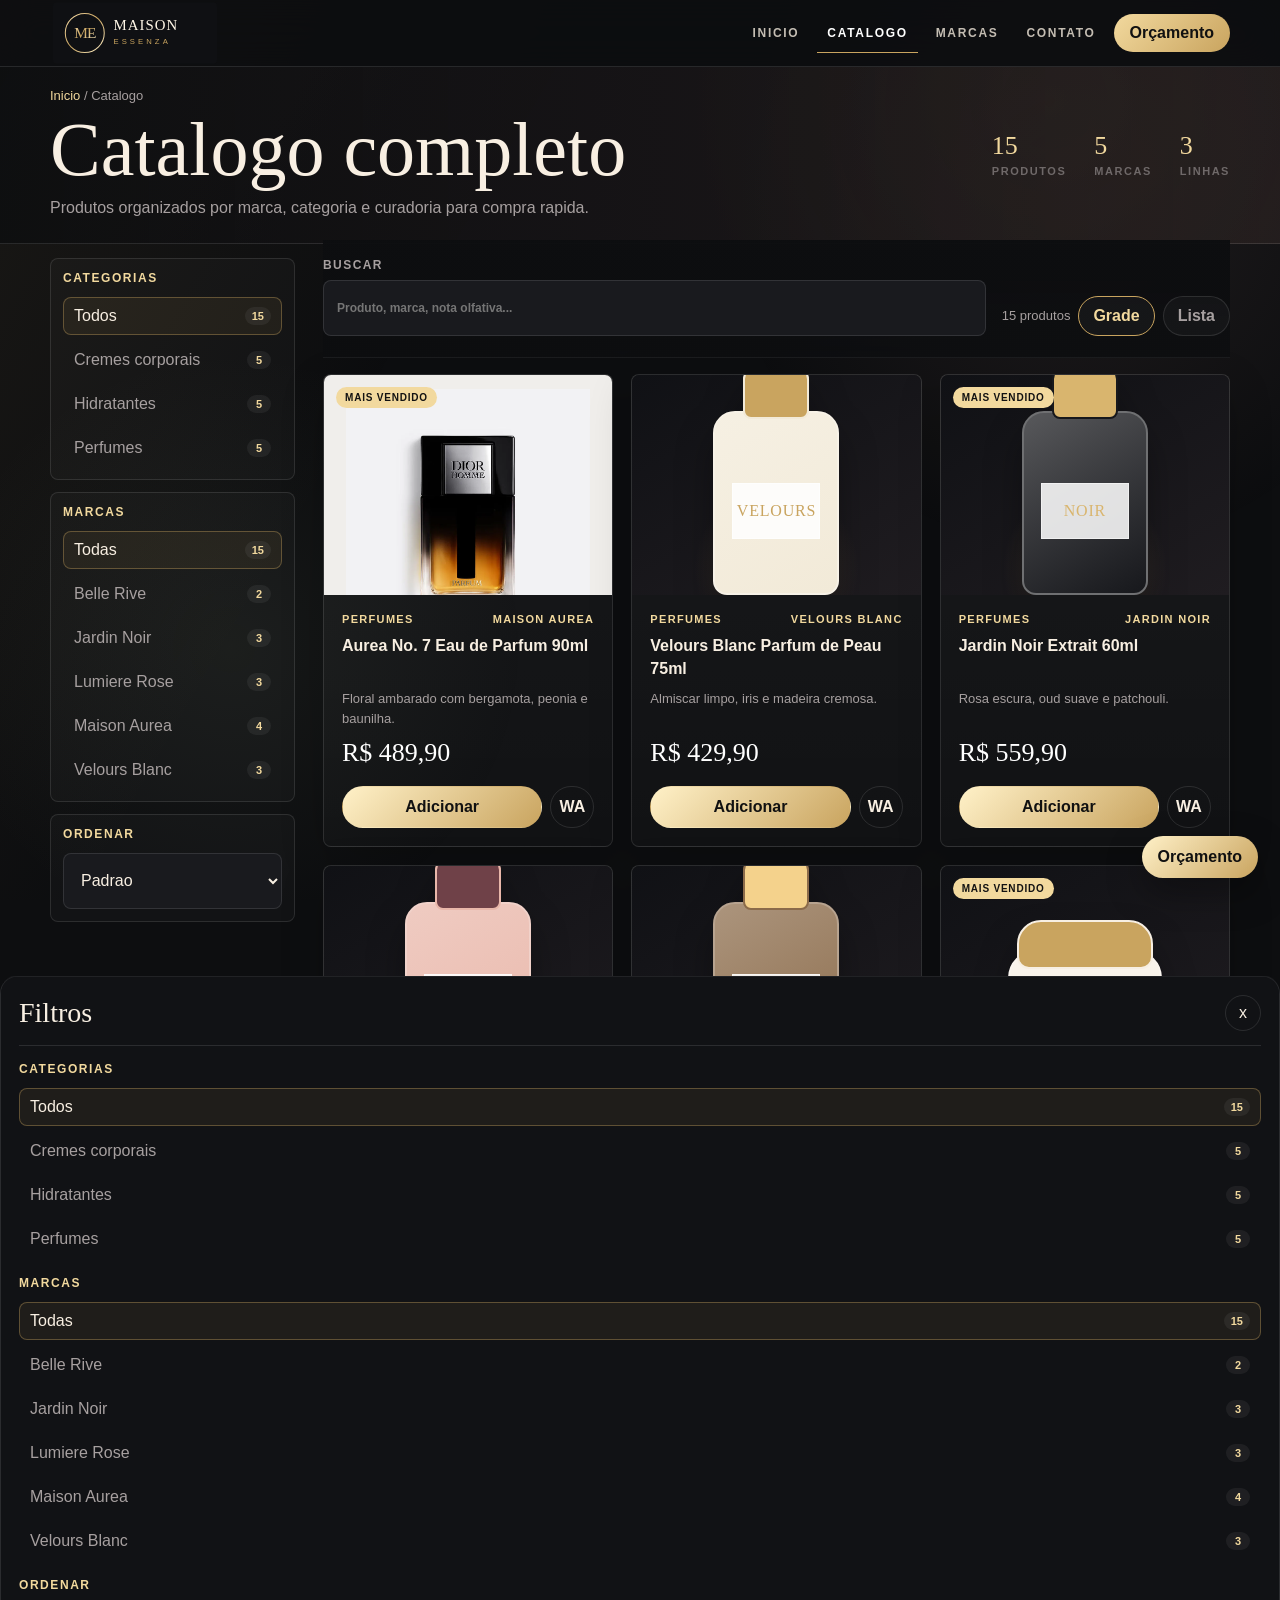
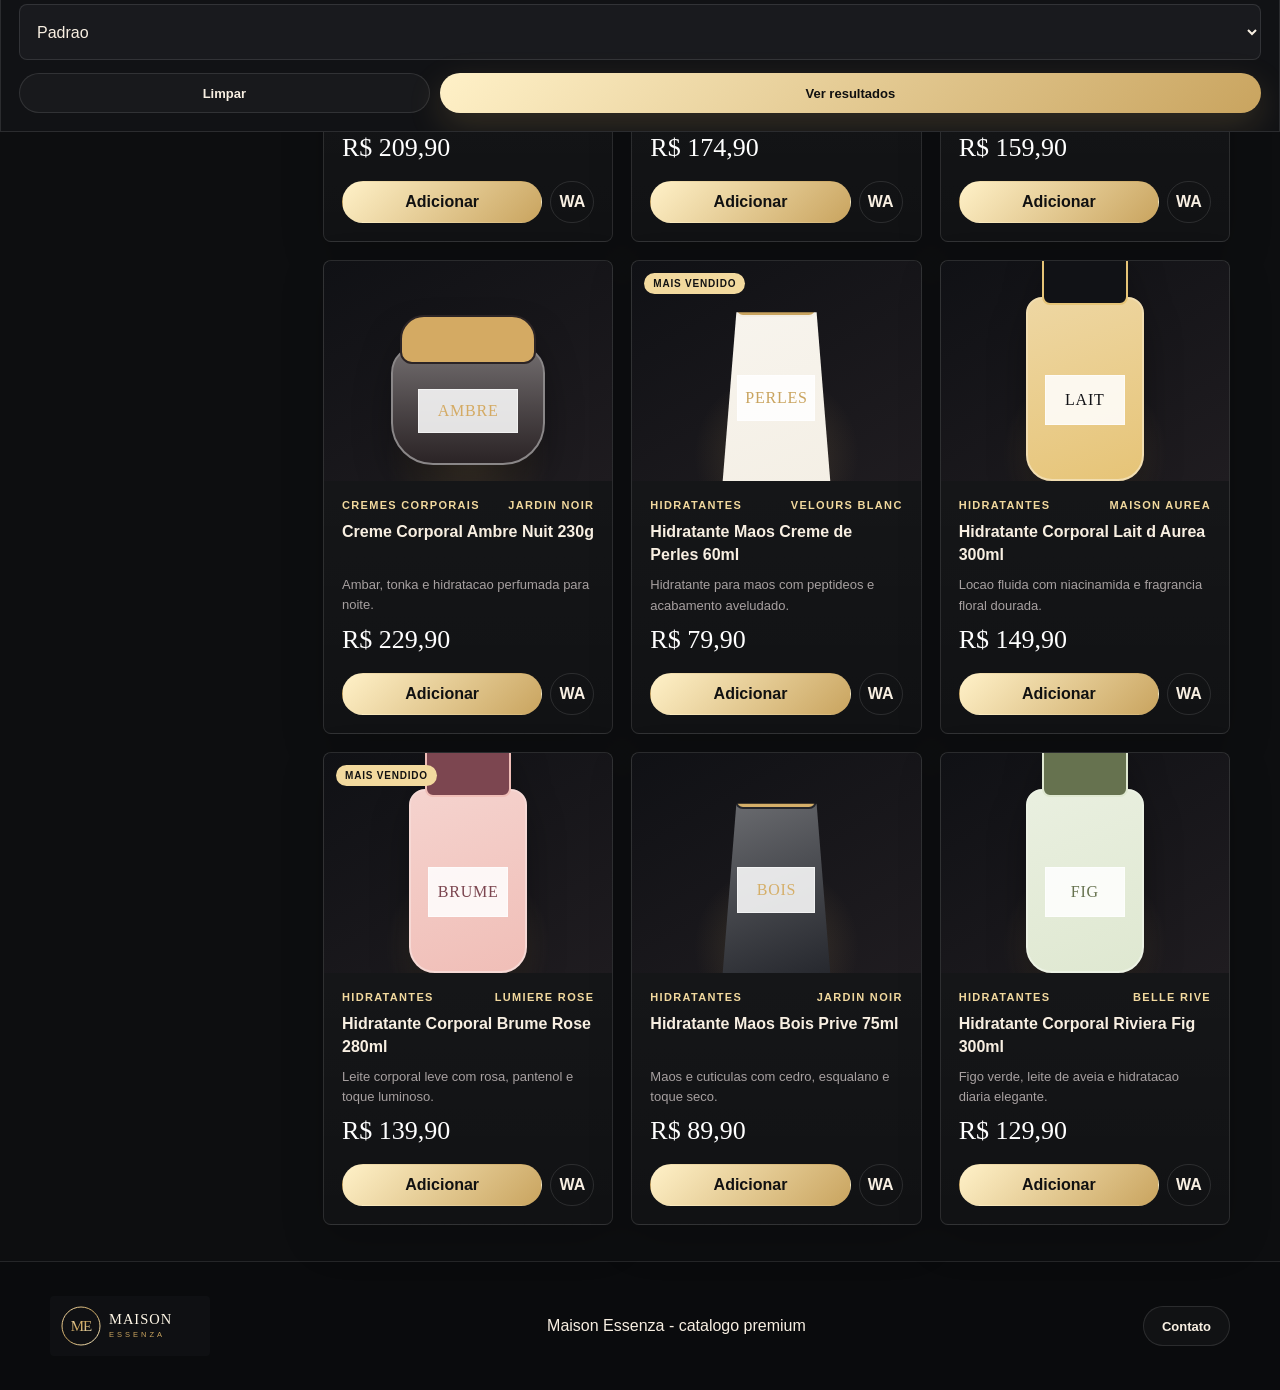
==== commit 543bdcc2: "update" ====
--- a/catalogo.html
+++ b/catalogo.html
@@ -66,10 +66,6 @@
       <div id="drawerBrands" class="filter-stack"></div>
     </div>
     <div class="drawer-section">
-      <h3>Curadoria</h3>
-      <label class="switch-line"><input type="checkbox" id="drawerDestaque"> Apenas destaques</label>
-    </div>
-    <div class="drawer-section">
       <h3>Ordenar</h3>
       <select id="drawerSort">
         <option value="default">Padrao</option>
@@ -94,10 +90,6 @@
         <div class="filter-card">
           <h2>Marcas</h2>
           <div id="sidebarBrands" class="filter-stack"></div>
-        </div>
-        <div class="filter-card">
-          <h2>Curadoria</h2>
-          <label class="switch-line"><input type="checkbox" id="destaqueFilter"> Apenas destaques</label>
         </div>
         <div class="filter-card">
           <h2>Ordenar</h2>
--- a/css/style.css
+++ b/css/style.css
@@ -51,8 +51,8 @@
   backdrop-filter: blur(18px);
 }
 .navbar.scrolled { background: rgba(13,14,16,.97); box-shadow: 0 12px 50px rgba(0,0,0,.26); }
-.nav-inner { min-height: 78px; display: flex; align-items: center; justify-content: space-between; gap: 20px; }
-.brand img { width: 200px; height: 75px; object-fit: contain; }
+.nav-inner { min-height: 66px; display: flex; align-items: center; justify-content: space-between; gap: 20px; }
+.brand img { width: 170px; height: 62px; object-fit: contain; }
 .nav-menu { display: flex; align-items: center; gap: 8px; }
 .nav-link {
   color: rgba(248,239,226,.78);
@@ -93,8 +93,8 @@
 
 .hero-section {
   position: relative;
-  min-height: 94vh;
-  padding: 130px 0 64px;
+  min-height: 78vh;
+  padding: 96px 0 36px;
   display: flex;
   align-items: center;
   overflow: hidden;
@@ -144,7 +144,7 @@
   position: relative;
   display: grid;
   grid-template-columns: .92fr 1.08fr;
-  gap: 54px;
+  gap: 32px;
   align-items: center;
 }
 .eyebrow, .section-kicker {
@@ -163,12 +163,12 @@
   letter-spacing: 0;
 }
 .hero-sub {
-  max-width: 560px;
+  max-width: 520px;
   color: var(--muted);
-  font-size: 18px;
-  line-height: 1.8;
-}
-.hero-actions { display: flex; gap: 12px; flex-wrap: wrap; margin-top: 28px; }
+  font-size: 15px;
+  line-height: 1.7;
+}
+.hero-actions { display: flex; gap: 12px; flex-wrap: wrap; margin-top: 18px; }
 .btn-primary {
   display: inline-flex;
   justify-content: center;
@@ -196,10 +196,10 @@
 .hero-stats {
   display: grid;
   grid-template-columns: repeat(3, minmax(0, 1fr));
-  gap: 18px;
-  max-width: 470px;
-  margin-top: 44px;
-  padding-top: 24px;
+  gap: 10px;
+  max-width: 380px;
+  margin-top: 22px;
+  padding-top: 14px;
   border-top: 1px solid var(--border);
 }
 .hero-stats div, .cat-stats div {
@@ -209,7 +209,7 @@
 .hero-stats strong, .cat-stats strong {
   font-family: var(--font-serif);
   color: var(--gold-soft);
-  font-size: 34px;
+  font-size: 26px;
   font-weight: 400;
 }
 .hero-stats span, .cat-stats span {
@@ -228,17 +228,17 @@
 }
 .hero-media img { width: 100%; aspect-ratio: 1.42; object-fit: cover; }
 
-section { padding: 86px 0; }
+section { padding: 48px 0; }
 .split-section {
   display: grid;
   grid-template-columns: .8fr 1.2fr;
-  gap: 42px;
+  gap: 28px;
   align-items: center;
 }
 .split-section h2, .section-head h2, .ritual-grid h2, .contact-grid h2 {
-  margin: 0 0 18px;
-  font-size: clamp(34px, 5vw, 58px);
-  line-height: 1;
+  margin: 0 0 12px;
+  font-size: clamp(24px, 4vw, 44px);
+  line-height: 1.05;
 }
 .split-section p, .ritual-grid p, .contact-grid p { color: var(--muted); line-height: 1.8; }
 .category-panel {
@@ -247,27 +247,27 @@
   gap: 12px;
 }
 .category-tile {
-  min-height: 230px;
+  min-height: 110px;
   display: flex;
   flex-direction: column;
   justify-content: space-between;
-  padding: 24px;
+  padding: 14px 16px;
   border: 1px solid var(--border);
   background: linear-gradient(180deg, rgba(255,255,255,.05), rgba(255,255,255,.015));
   border-radius: var(--radius);
 }
 .category-tile:hover { border-color: rgba(201,164,95,.55); transform: translateY(-4px); }
 .category-tile span { color: var(--gold); font-size: 12px; font-weight: 800; }
-.category-tile strong { font-family: var(--font-serif); font-size: 25px; font-weight: 400; }
+.category-tile strong { font-family: var(--font-serif); font-size: 18px; font-weight: 400; }
 .category-tile small { color: var(--muted); line-height: 1.5; }
 
-.featured-section, .contact-section { background: rgba(255,255,255,.025); }
+.contact-section { background: rgba(255,255,255,.025); }
 .section-head {
   display: flex;
   justify-content: space-between;
   align-items: end;
   gap: 18px;
-  margin-bottom: 28px;
+  margin-bottom: 16px;
 }
 .section-head a { color: var(--gold-soft); font-size: 13px; font-weight: 700; text-transform: uppercase; letter-spacing: .12em; }
 .products-grid {
@@ -308,13 +308,31 @@
   text-transform: uppercase;
 }
 .product-art-wrap {
-  min-height: 238px;
+  height: 220px;
   display: grid;
   place-items: end center;
-  padding: 54px 18px 20px;
+  padding: 36px 18px 16px;
+  overflow: hidden;
   background:
     radial-gradient(circle at 50% 88%, rgba(201,164,95,.22), transparent 34%),
     linear-gradient(150deg, #101115, #1f1c20);
+}
+/* Quando o card tem foto real */
+.product-art-wrap.has-photo {
+  background: #f0eeeb;
+  padding: 0;
+  place-items: center;
+}
+.product-photo {
+  width: 100%;
+  height: 100%;
+  object-fit: contain;
+  display: block;
+  padding: 14px 22px;
+  transition: transform .35s ease;
+}
+.product-card:hover .product-photo {
+  transform: scale(1.04);
 }
 .product-art {
   --product: var(--gold);
@@ -420,33 +438,33 @@
   gap: 12px;
 }
 .brands-grid article {
-  min-height: 190px;
-  padding: 22px;
+  padding: 14px 16px;
   border: 1px solid var(--border);
   border-radius: var(--radius);
   background: #131417;
 }
 .brands-grid span {
-  width: 44px;
-  height: 44px;
+  width: 36px;
+  height: 36px;
   display: grid;
   place-items: center;
   border-radius: 50%;
   border: 1px solid var(--gold);
   color: var(--gold-soft);
   font-family: var(--font-serif);
-}
-.brands-grid h3 { margin: 22px 0 10px; font-size: 24px; }
-.brands-grid p { margin: 0; color: var(--muted); line-height: 1.55; font-size: 14px; }
+  font-size: 12px;
+}
+.brands-grid h3 { margin: 10px 0 5px; font-size: 17px; }
+.brands-grid p { margin: 0; color: var(--muted); line-height: 1.5; font-size: 13px; }
 
 .ritual-grid {
   display: grid;
   grid-template-columns: .85fr 1.15fr;
-  gap: 48px;
+  gap: 32px;
   align-items: center;
 }
 .ritual-image {
-  min-height: 420px;
+  min-height: 260px;
   position: relative;
   border: 1px solid var(--border);
   border-radius: var(--radius);
@@ -485,7 +503,7 @@
 .contact-grid {
   display: grid;
   grid-template-columns: .9fr 1.1fr;
-  gap: 38px;
+  gap: 24px;
   align-items: center;
 }
 .contact-card {
@@ -642,7 +660,7 @@
     display: inline-flex;
     align-items: center;
     justify-content: center;
-    min-height: 40px;
+    min-height: 38px;
     padding: 0 14px;
     border: 1px solid var(--border);
     border-radius: 999px;
@@ -653,18 +671,18 @@
     position: absolute;
     left: 18px;
     right: 18px;
-    top: 86px;
+    top: 78px;
     display: none;
     flex-direction: column;
     align-items: stretch;
-    padding: 16px;
+    padding: 12px;
     border: 1px solid var(--border);
     border-radius: var(--radius);
     background: #111215;
   }
   .nav-menu.open { display: flex; }
   .hero-grid, .split-section, .ritual-grid, .contact-grid { grid-template-columns: 1fr; }
-  .hero-section { padding-top: 110px; }
+  .hero-section { min-height: auto; padding-top: 96px; }
   .hero-media { order: -1; }
   .category-panel, .brands-grid { grid-template-columns: repeat(2, 1fr); }
   .brands-grid article:last-child { grid-column: span 2; }
@@ -672,11 +690,15 @@
 
 @media (max-width: 620px) {
   .container { width: min(100% - 24px, 1180px); }
-  .brand img { width: 168px; }
-  .hero-copy h1 { font-size: 52px; }
-  .hero-sub { font-size: 16px; }
-  .hero-stats, .category-panel, .brands-grid, .customer-form, .cart-item { grid-template-columns: 1fr; }
-  .category-tile { min-height: 160px; }
+  .brand img { width: 148px; }
+  .hero-copy h1 { font-size: 44px; }
+  .hero-sub { font-size: 14px; }
+  .hero-stats, .customer-form, .cart-item { grid-template-columns: 1fr; }
+  .hero-stats { max-width: 100%; grid-template-columns: repeat(3, 1fr); }
+  .category-panel { grid-template-columns: 1fr; }
+  .brands-grid { grid-template-columns: repeat(2, 1fr); }
+  .brands-grid article:last-child { grid-column: span 2; }
+  .category-tile { min-height: 90px; }
   .products-grid { grid-template-columns: 1fr; }
   .section-head { align-items: start; flex-direction: column; }
   .footer-inner { align-items: start; flex-direction: column; }
--- a/css/catalogo.css
+++ b/css/catalogo.css
@@ -1,7 +1,7 @@
-.catalog-page { padding-top: 78px; }
+.catalog-page { padding-top: 66px; }
 
 .cat-header {
-  padding: 42px 0;
+  padding: 22px 0;
   border-bottom: 1px solid var(--border);
   background:
     linear-gradient(90deg, rgba(13,14,16,.86), rgba(38,31,32,.74)),
@@ -22,22 +22,22 @@
 }
 .cat-header p:not(.breadcrumb) { margin: 0; color: var(--muted); line-height: 1.6; }
 .cat-stats {
-  display: grid;
-  grid-template-columns: repeat(3, 110px);
-  gap: 10px;
-  text-align: center;
+  display: flex;
+  gap: 28px;
+  text-align: left;
+  align-items: center;
 }
 .cat-stats div {
-  padding: 18px 10px;
-  border: 1px solid var(--border);
-  border-radius: var(--radius);
-  background: rgba(255,255,255,.035);
+  padding: 0;
+  border: none;
+  border-radius: 0;
+  background: none;
 }
 
 .mobile-filter-bar {
   display: none;
   position: sticky;
-  top: 78px;
+  top: 66px;
   z-index: 28;
   gap: 10px;
   padding: 12px;
@@ -54,7 +54,7 @@
   color: #111;
 }
 
-.cat-main { padding: 32px 0 70px; }
+.cat-main { padding: 14px 0 36px; }
 .cat-layout {
   display: grid;
   grid-template-columns: 245px 1fr;
@@ -66,13 +66,13 @@
 }
 .cat-sidebar {
   position: sticky;
-  top: 100px;
+  top: 82px;
   z-index: 30;
   display: grid;
   gap: 12px;
 }
 .filter-card {
-  padding: 16px;
+  padding: 12px;
   border: 1px solid var(--border);
   border-radius: var(--radius);
   background: rgba(255,255,255,.025);
@@ -131,7 +131,7 @@
 
 .cat-toolbar {
   position: sticky;
-  top: 90px;
+  top: 78px;
   z-index: 18;
   display: grid;
   grid-template-columns: 1fr auto;
@@ -206,7 +206,7 @@
 }
 .no-results {
   display: none;
-  padding: 72px 18px;
+  padding: 44px 18px;
   text-align: center;
   border: 1px solid var(--border);
   border-radius: var(--radius);
@@ -300,9 +300,9 @@
 }
 
 @media (max-width: 620px) {
-  .catalog-page { padding-top: 78px; }
-  .cat-header { padding: 28px 0; }
-  .cat-stats { grid-template-columns: 1fr; text-align: left; }
+  .catalog-page { padding-top: 66px; }
+  .cat-header { padding: 16px 0; }
+  .cat-stats { flex-wrap: wrap; gap: 16px; }
   .catalog-page.list-view .product-card { grid-template-columns: 1fr; }
   .mobile-filter-bar { grid-template-columns: 1fr; }
 }
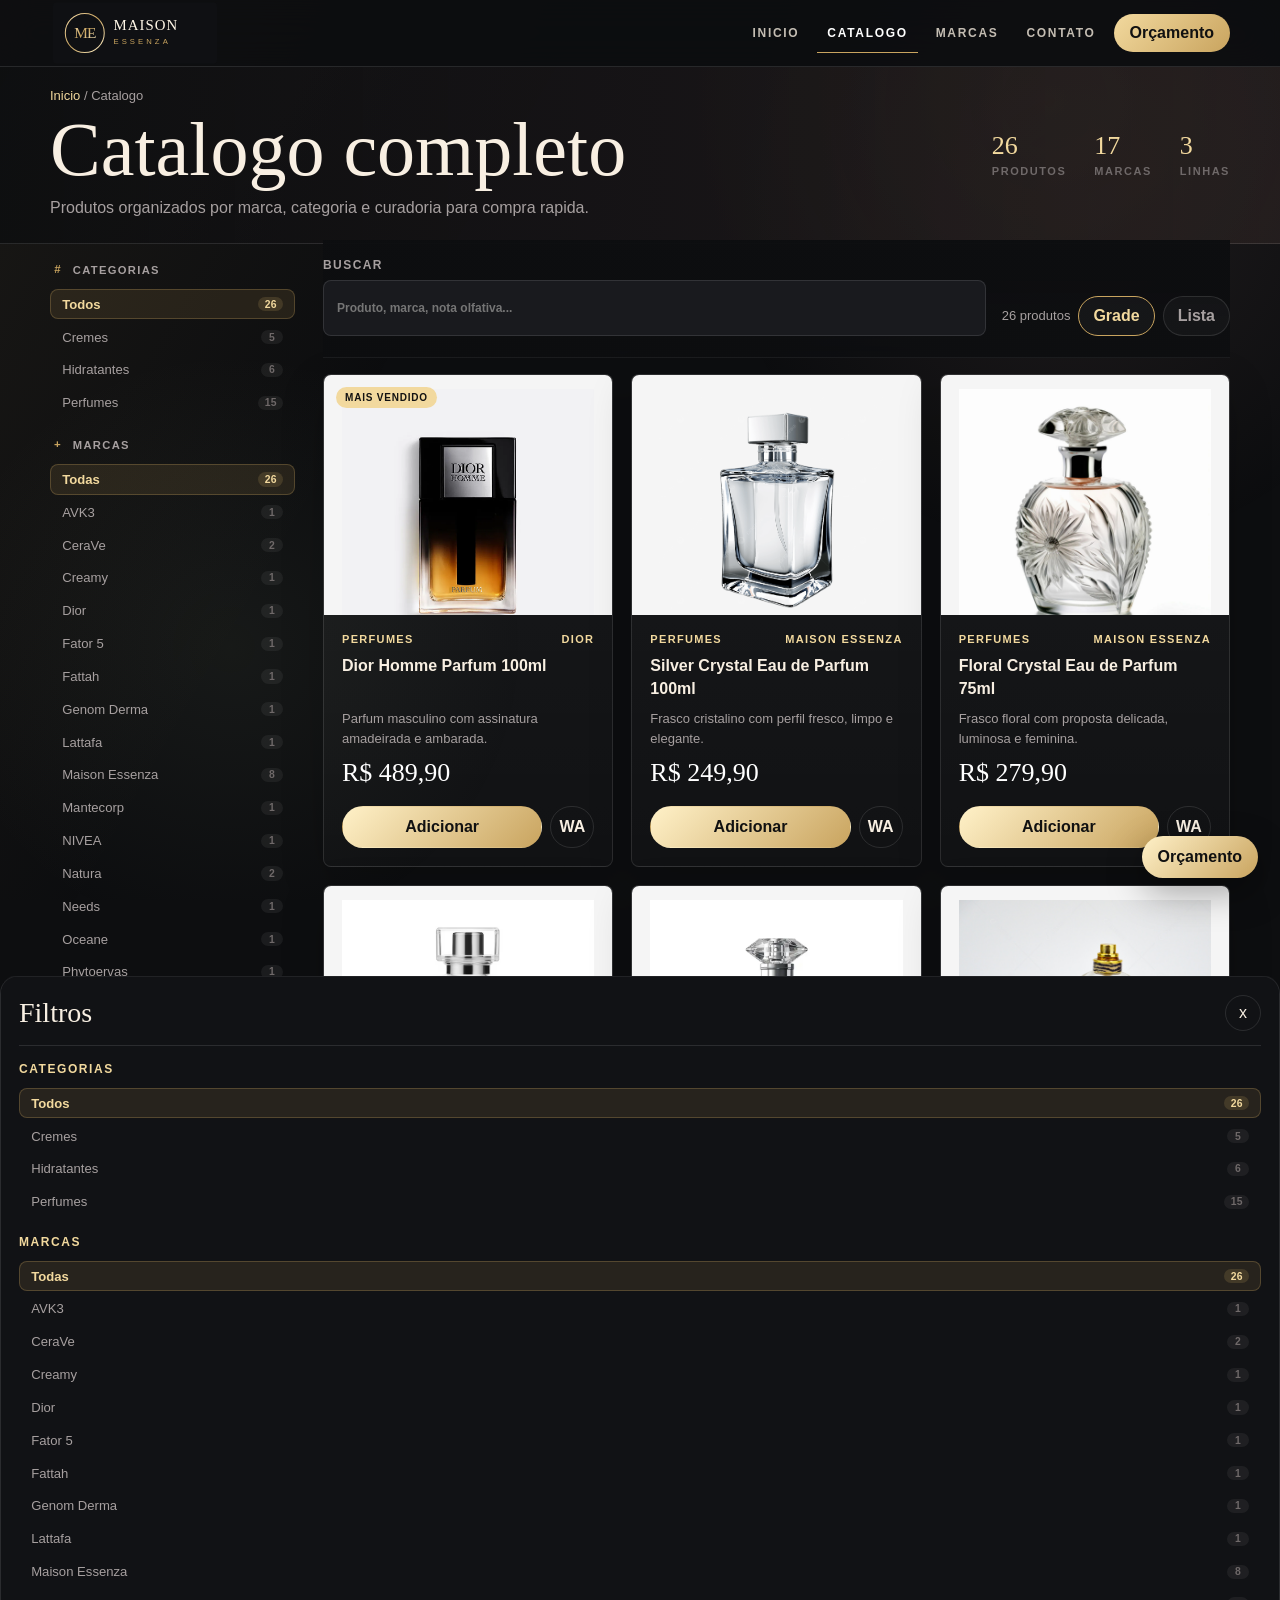
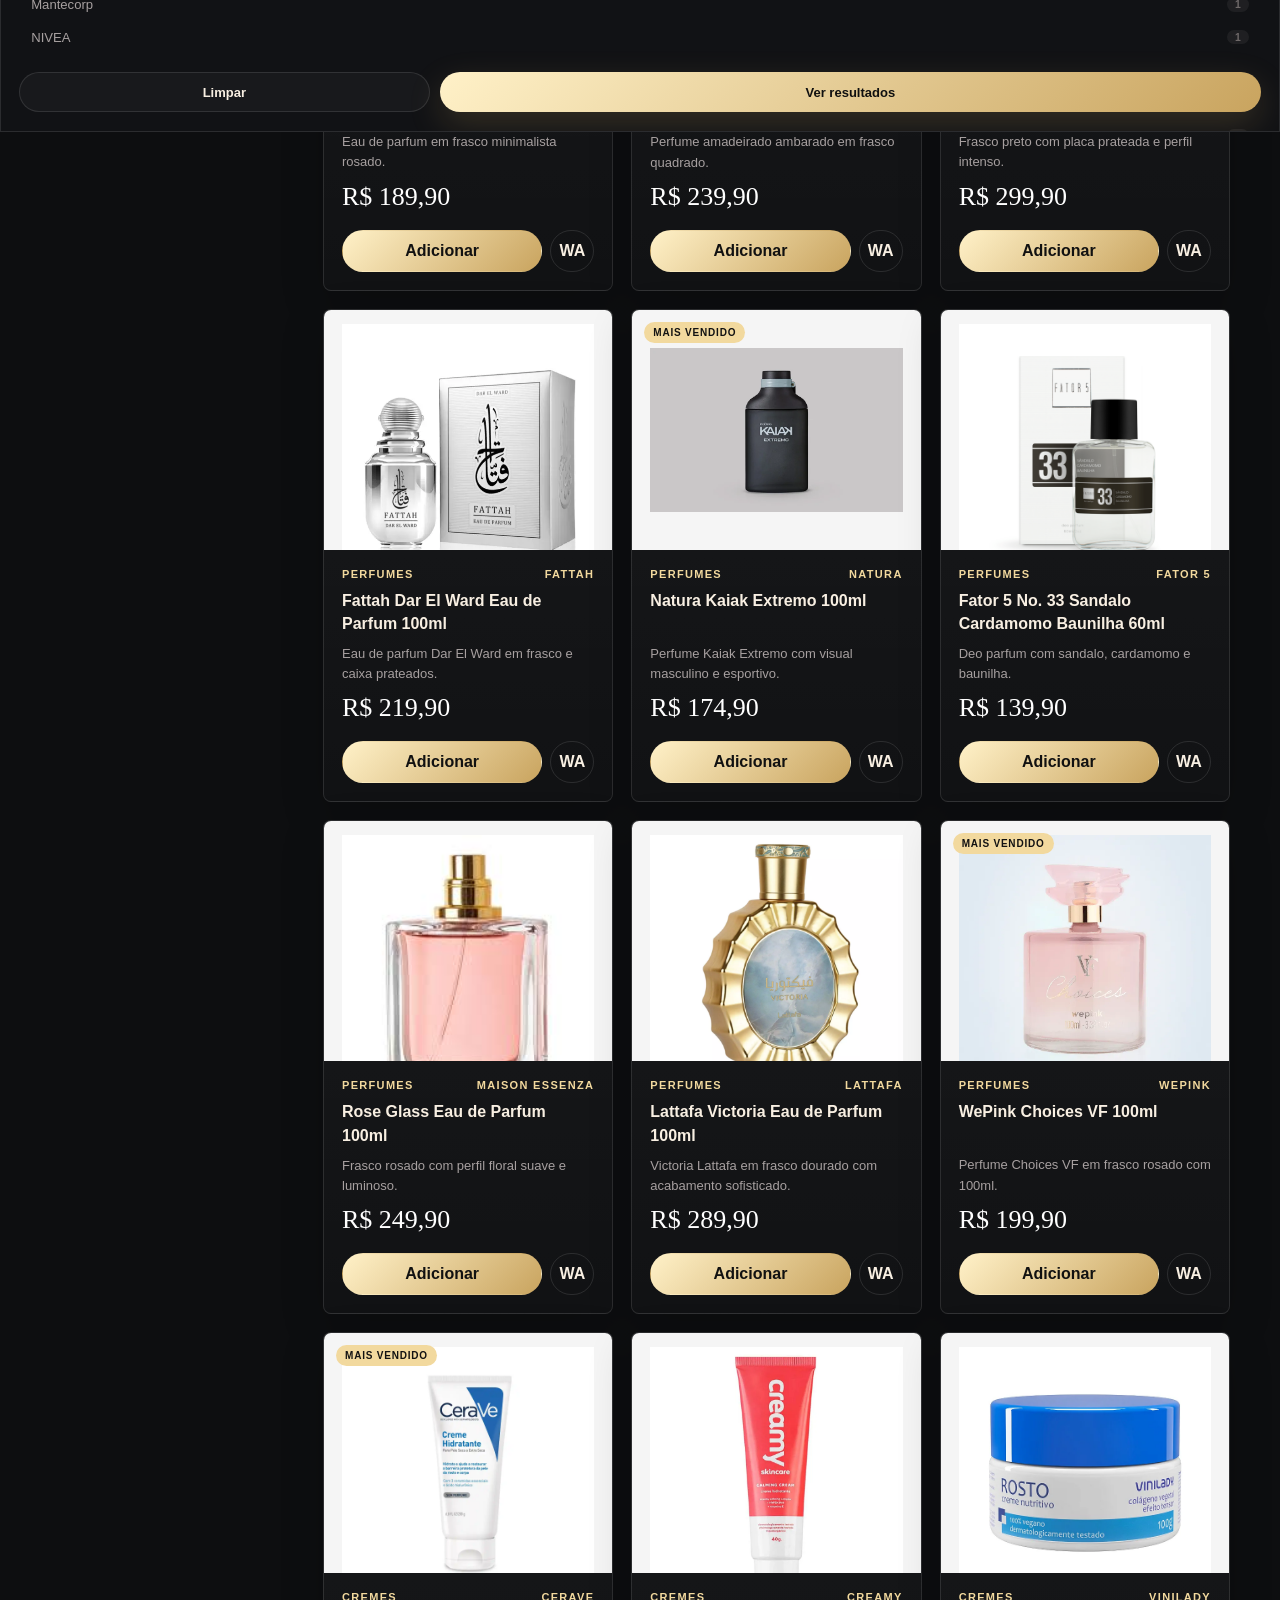
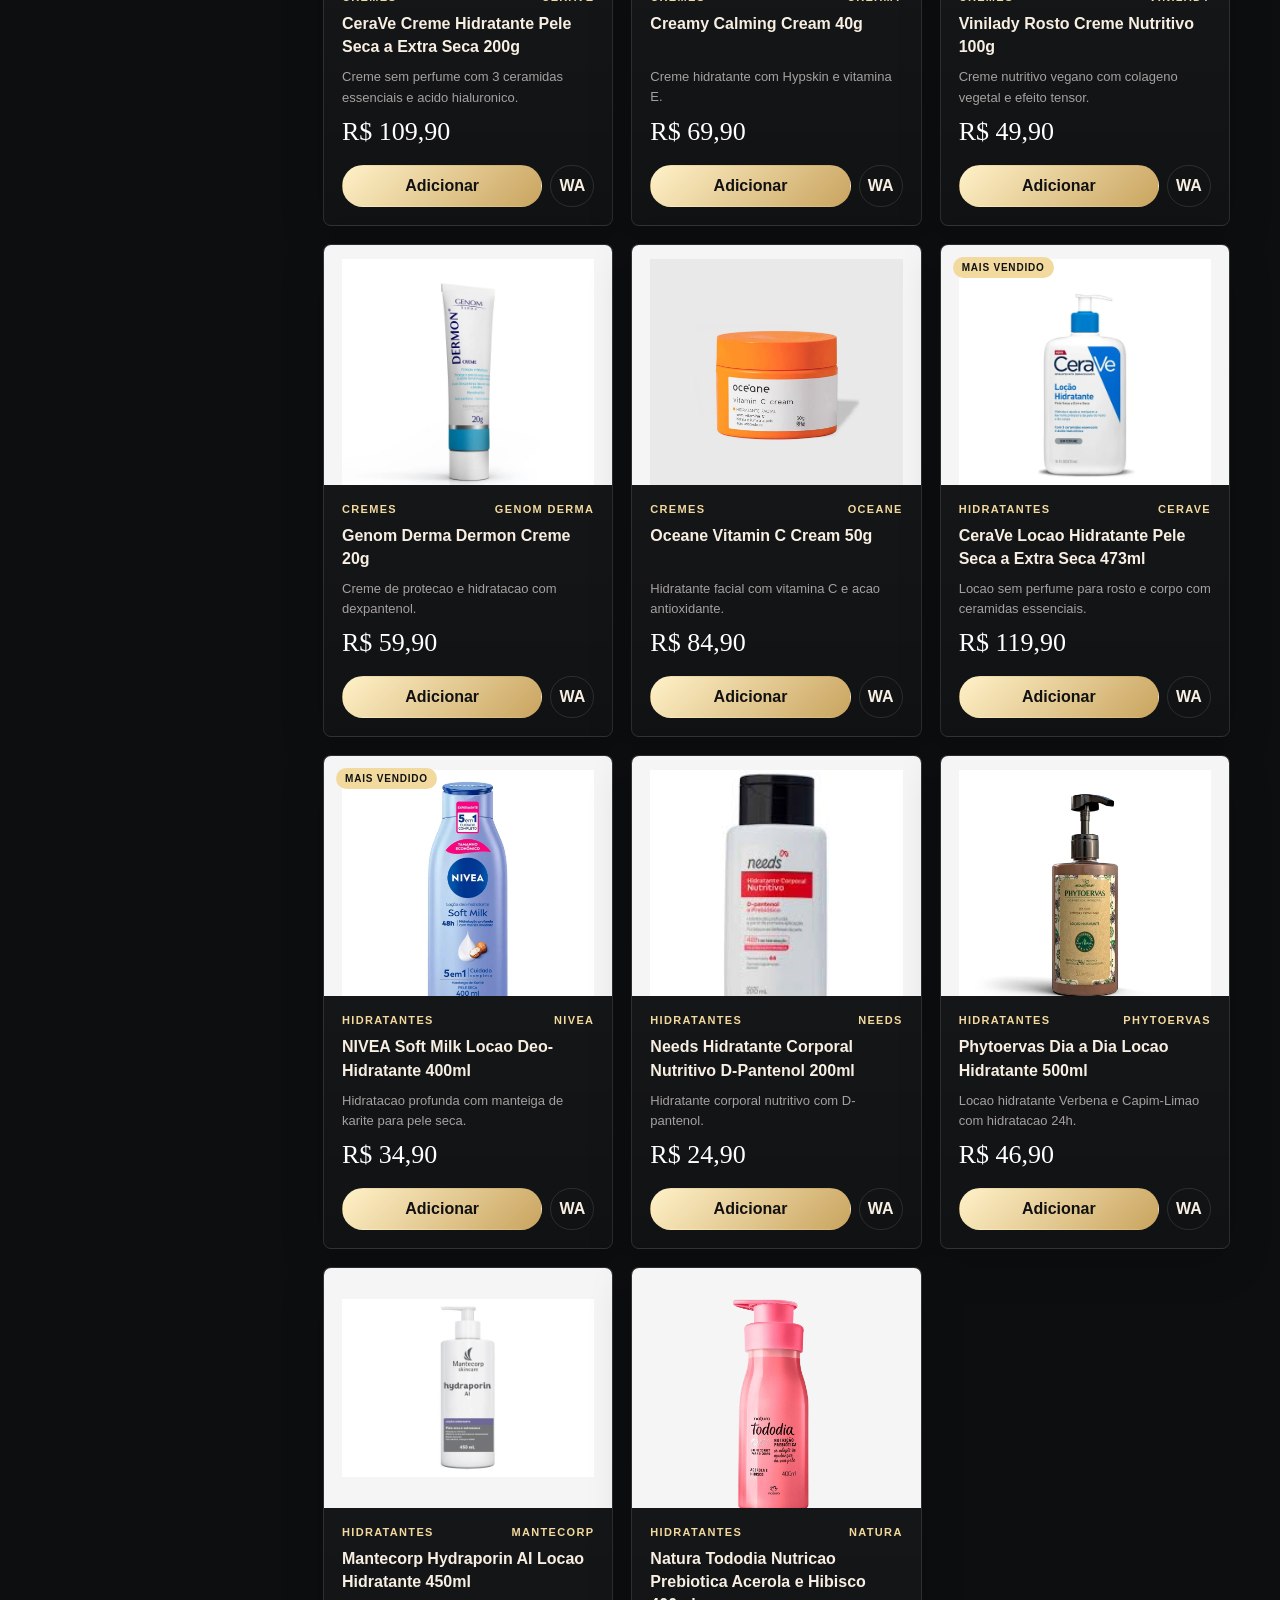
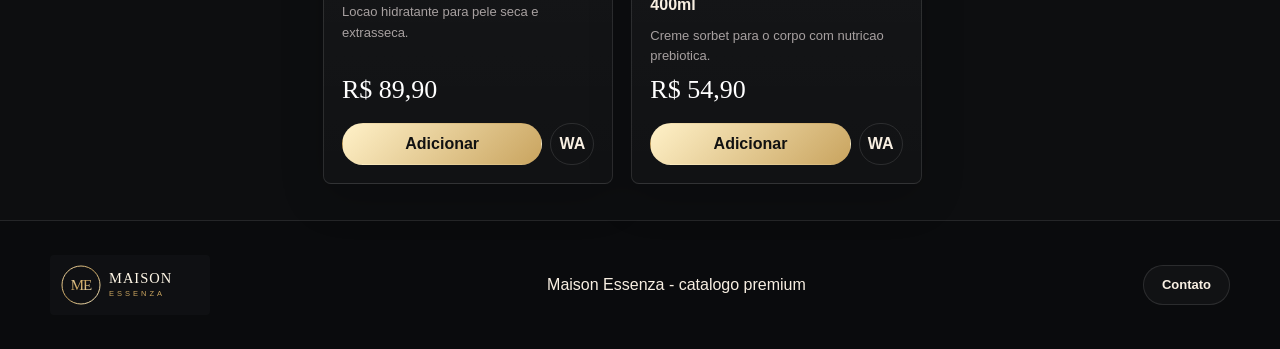
==== commit 6f7e909e: "update" ====
--- a/catalogo.html
+++ b/catalogo.html
@@ -4,7 +4,7 @@
   <meta charset="UTF-8">
   <meta name="viewport" content="width=device-width, initial-scale=1.0">
   <title>Catalogo - Maison Essenza</title>
-  <meta name="description" content="Catalogo de perfumes, cremes corporais e hidratantes Maison Essenza.">
+  <meta name="description" content="Catalogo de perfumes, cremes e hidratantes Maison Essenza.">
   <link rel="icon" href="assets/images/logo.svg" type="image/svg+xml">
   <link rel="stylesheet" href="css/style.css">
   <link rel="stylesheet" href="css/catalogo.css">
@@ -36,8 +36,8 @@
         <p>Produtos organizados por marca, categoria e curadoria para compra rapida.</p>
       </div>
       <div class="cat-stats">
-        <div><strong id="totalProducts">15</strong><span>produtos</span></div>
-        <div><strong id="totalBrands">5</strong><span>marcas</span></div>
+        <div><strong id="totalProducts">26</strong><span>produtos</span></div>
+        <div><strong id="totalBrands">17</strong><span>marcas</span></div>
         <div><strong>3</strong><span>linhas</span></div>
       </div>
     </div>
@@ -83,17 +83,26 @@
   <main class="cat-main">
     <div class="container cat-layout">
       <aside class="cat-sidebar">
-        <div class="filter-card">
-          <h2>Categorias</h2>
-          <div id="sidebarCats" class="filter-stack"></div>
+        <div class="sidebar-section">
+          <div class="sidebar-heading">
+            <span class="sidebar-heading-icon" aria-hidden="true">#</span>
+            Categorias
+          </div>
+          <div id="sidebarCats" class="filter-stack sidebar-cats"></div>
         </div>
-        <div class="filter-card">
-          <h2>Marcas</h2>
-          <div id="sidebarBrands" class="filter-stack"></div>
+        <div class="sidebar-section">
+          <div class="sidebar-heading">
+            <span class="sidebar-heading-icon" aria-hidden="true">+</span>
+            Marcas
+          </div>
+          <div id="sidebarBrands" class="filter-stack sidebar-cats"></div>
         </div>
-        <div class="filter-card">
-          <h2>Ordenar</h2>
-          <select id="sortSelect">
+        <div class="sidebar-section">
+          <div class="sidebar-heading">
+            <span class="sidebar-heading-icon" aria-hidden="true">A</span>
+            Ordenar
+          </div>
+          <select class="sidebar-select" id="sortSelect">
             <option value="default">Padrao</option>
             <option value="name-az">Nome A-Z</option>
             <option value="price-asc">Menor preco</option>
--- a/css/style.css
+++ b/css/style.css
@@ -308,7 +308,7 @@
   text-transform: uppercase;
 }
 .product-art-wrap {
-  height: 220px;
+  height: 240px;
   display: grid;
   place-items: end center;
   padding: 36px 18px 16px;
@@ -319,7 +319,7 @@
 }
 /* Quando o card tem foto real */
 .product-art-wrap.has-photo {
-  background: #f0eeeb;
+  background: #f5f5f5;
   padding: 0;
   place-items: center;
 }
@@ -327,8 +327,10 @@
   width: 100%;
   height: 100%;
   object-fit: contain;
+  object-position: center;
   display: block;
-  padding: 14px 22px;
+  padding: 14px 18px;
+  box-sizing: border-box;
   transition: transform .35s ease;
 }
 .product-card:hover .product-photo {
@@ -623,6 +625,13 @@
   background:
     linear-gradient(135deg, rgba(255,255,255,.06), rgba(255,255,255,.015));
   border: 1px solid rgba(255,255,255,.08);
+}
+.cart-thumb img {
+  width: 100%;
+  height: 100%;
+  object-fit: contain;
+  padding: 6px;
+  background: #f5f5f5;
 }
 .cart-name { display: grid; gap: 4px; font-weight: 700; }
 .cart-name small { color: var(--muted); font-weight: 400; }
@@ -700,6 +709,8 @@
   .brands-grid article:last-child { grid-column: span 2; }
   .category-tile { min-height: 90px; }
   .products-grid { grid-template-columns: 1fr; }
+  .catalog-page.list-view .product-art-wrap { height: 240px; }
+  .catalog-page.list-view .product-photo { min-height: 0; height: 100%; }
   .section-head { align-items: start; flex-direction: column; }
   .footer-inner { align-items: start; flex-direction: column; }
   .fab-cart span { display: none; }
--- a/css/catalogo.css
+++ b/css/catalogo.css
@@ -66,10 +66,36 @@
 }
 .cat-sidebar {
   position: sticky;
-  top: 82px;
+  top: 112px;
   z-index: 30;
-  display: grid;
-  gap: 12px;
+  display: block;
+  padding: 4px 0;
+}
+.sidebar-section { margin-bottom: 1.2rem; }
+.sidebar-heading {
+  display: flex;
+  align-items: center;
+  gap: .42rem;
+  margin: 0 0 .7rem;
+  color: var(--muted);
+  font-size: .7rem;
+  font-weight: 800;
+  letter-spacing: .12em;
+  text-transform: uppercase;
+}
+.sidebar-heading-icon {
+  width: 16px;
+  height: 16px;
+  display: inline-grid;
+  place-items: center;
+  color: var(--gold);
+  font-size: .72rem;
+  line-height: 1;
+}
+.sidebar-cats {
+  display: flex;
+  flex-direction: column;
+  gap: .15rem;
 }
 .filter-card {
   padding: 12px;
@@ -87,35 +113,51 @@
   text-transform: uppercase;
 }
 .filter-stack {
-  display: grid;
-  gap: 6px;
+  display: flex;
+  flex-direction: column;
+  gap: .15rem;
 }
 .filter-item {
   display: flex;
   justify-content: space-between;
+  align-items: center;
   gap: 12px;
-  align-items: center;
-  padding: 9px 10px;
+  width: 100%;
+  padding: .42rem .7rem;
   border: 1px solid transparent;
-  border-radius: var(--radius);
+  border-radius: 8px;
   color: var(--muted);
   background: transparent;
   cursor: pointer;
   text-align: left;
-}
-.filter-item:hover, .filter-item.active {
+  font-size: .82rem;
+  user-select: none;
+  transition: background .2s ease, border-color .2s ease, color .2s ease;
+}
+.filter-item:hover {
   color: var(--soft);
-  border-color: rgba(201,164,95,.38);
-  background: rgba(201,164,95,.08);
+  border-color: rgba(201,164,95,.12);
+  background: rgba(201,164,95,.06);
+}
+.filter-item.active {
+  color: var(--gold-soft);
+  border-color: rgba(201,164,95,.28);
+  background: rgba(201,164,95,.12);
+  font-weight: 700;
 }
 .filter-item b {
-  min-width: 24px;
-  padding: 3px 7px;
-  border-radius: 999px;
+  min-width: 22px;
+  padding: .1rem .4rem;
+  border-radius: 50px;
+  color: var(--dim);
+  background: rgba(255,255,255,.06);
+  font-size: .65rem;
+  font-weight: 800;
+  text-align: center;
+}
+.filter-item.active b {
   color: var(--gold-soft);
-  background: rgba(255,255,255,.06);
-  font-size: 11px;
-  text-align: center;
+  background: rgba(201,164,95,.18);
 }
 .switch-line {
   display: flex;
@@ -127,7 +169,21 @@
   cursor: pointer;
 }
 .switch-line input { accent-color: var(--gold); }
-.filter-card select, .filter-drawer select { height: 42px; }
+.filter-card select, .filter-drawer select, .sidebar-select { height: 42px; }
+.sidebar-select {
+  width: 100%;
+  border: 1px solid var(--border);
+  border-radius: 8px;
+  color: var(--soft);
+  background: #191a1e;
+  padding: .45rem .8rem;
+  font-size: .82rem;
+  outline: none;
+  cursor: pointer;
+  transition: border-color .2s ease;
+}
+.sidebar-select:focus { border-color: var(--gold); }
+.sidebar-select option { background: #191a1e; }
 
 .cat-toolbar {
   position: sticky;
